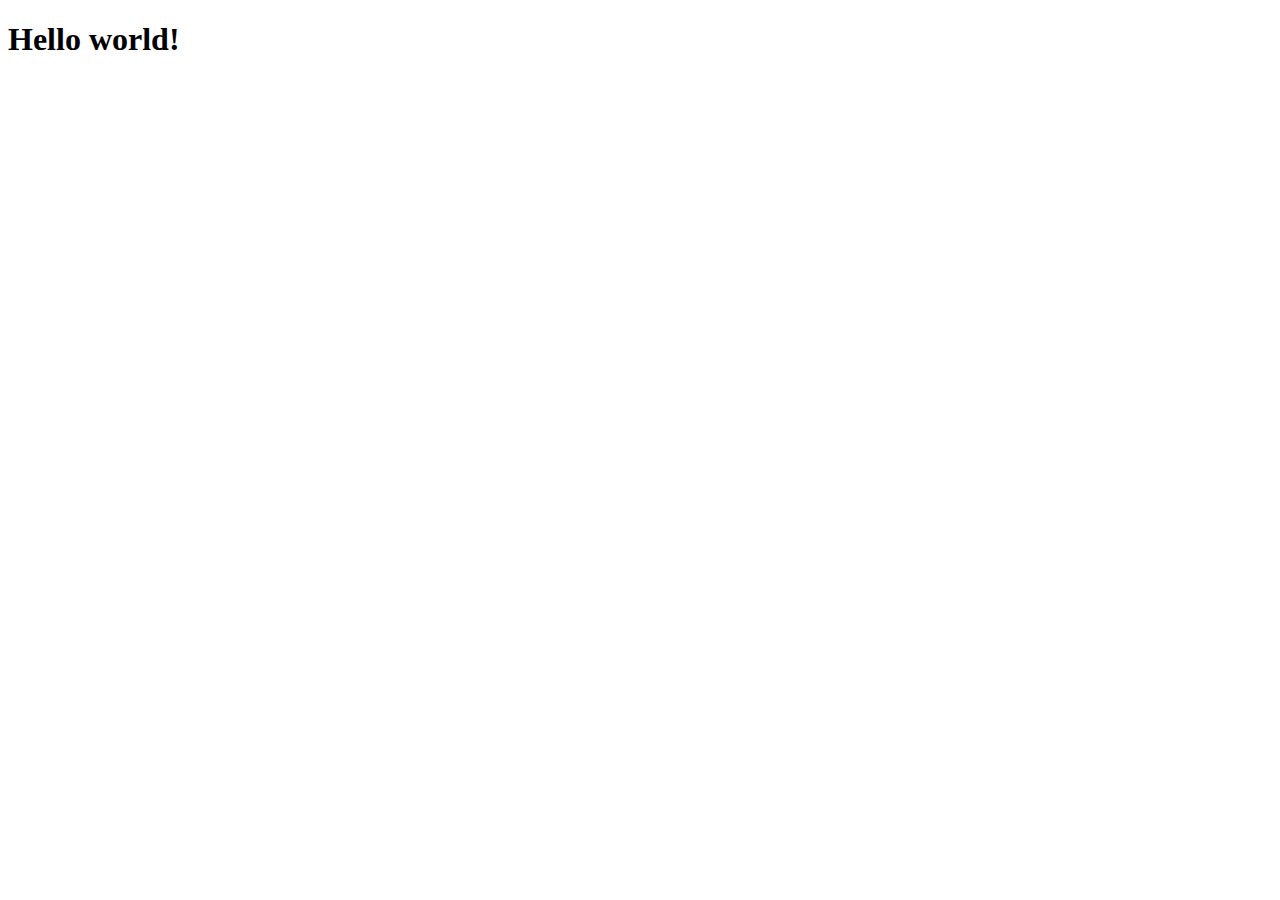
==== index.html @ 2bdb07fb "Initial commit" ====
<!DOCTYPE html>
<html lang="en">
<head>
    <meta charset="UTF-8">
    <meta name="viewport" content="width=device-width, initial-scale=1.0">
    <title>Document</title>
</head>
<body>
    <h1>Hello world!</h1>
</body>
</html>
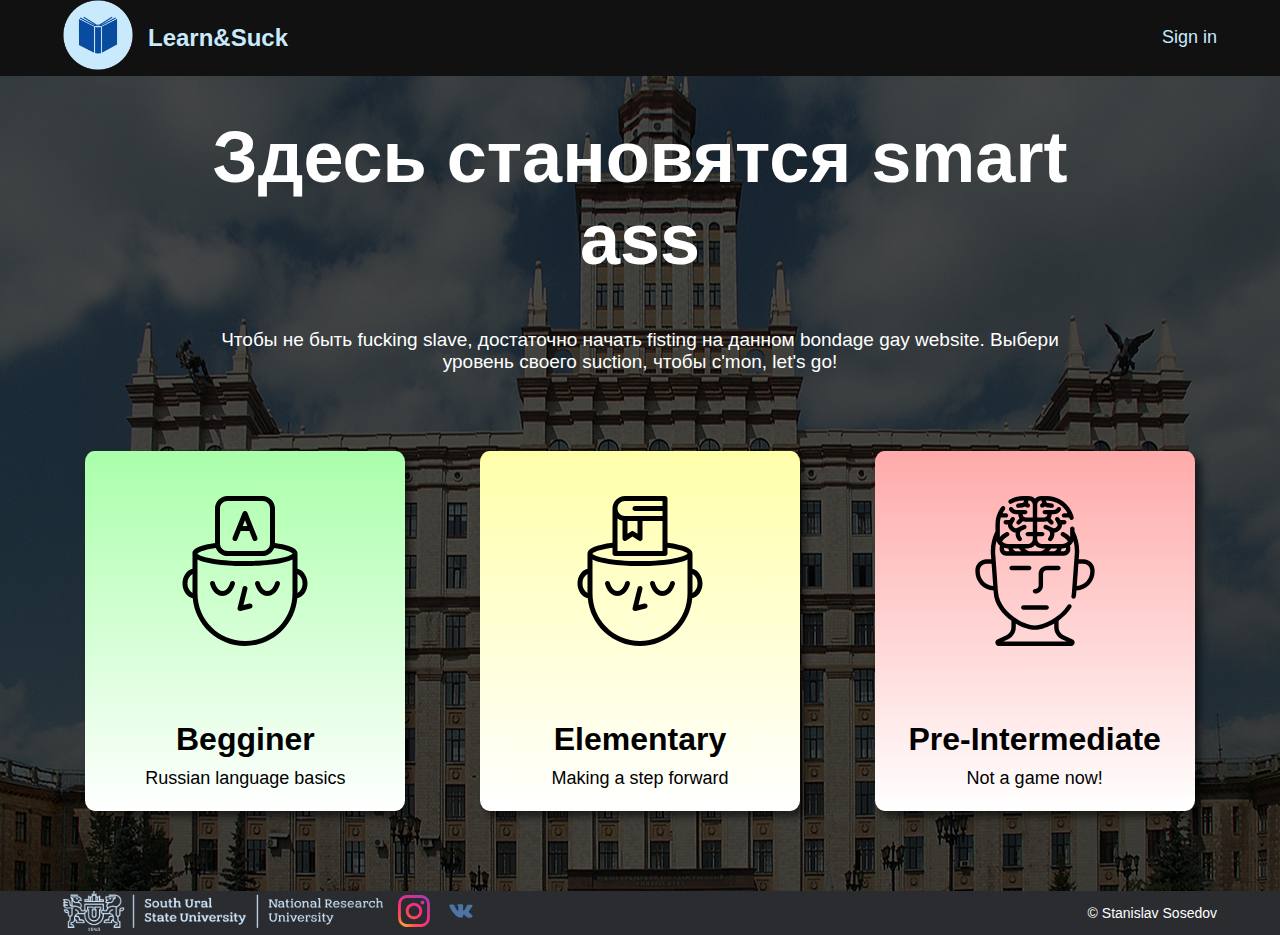
==== commit 529a6484: "Current state of the project" ====
--- a/index.html
+++ b/index.html
@@ -3,9 +3,60 @@
 <head>
     <meta charset="UTF-8">
     <meta name="viewport" content="width=device-width, initial-scale=1.0">
-    <title>Document</title>
+    <title>Learn&Suck</title>
+    <link rel="shortcut icon" href="images/browser-icon.ico" type="image/x-icon">
+    <link rel="stylesheet" href="vendor/normalize.css">
+    <link rel="stylesheet" href="pages/index.css">
 </head>
-<body>
-    <h1>Hello world!</h1>
+<body class="page">
+    <header class="header">
+        <div class="header__content">
+            <div class="header__container">
+                <img src="images/header/book-logo.png" alt="logo" class="header__logo">
+                <p class = "header__title">Learn&Suck</p>
+            </div>
+            <button class="header__auth">Sign in</button>
+        </div>
+    </header>
+    <main class="content">
+        <section class="intro">
+            <h1 class = "content__title">Здесь становятся smart ass</h1> 
+            <p class = "content__subtitle">Чтобы не быть fucking slave, достаточно начать fisting на данном bondage gay website. 
+            Выбери уровень своего suction, чтобы c'mon, let's go!</p>
+            <div class="cards">
+                <a href = "#" class="cards__item cards__item_level_easy">
+                    <img class="cards__image" src="images/cards/language.svg" alt="icon">
+                    <h2 class="cards__title">Begginer</h2>
+                    <p class="cards__subtitle">Russian language basics</p>
+                </a>                   
+                <a href = "#" class="cards__item cards__item_level_med">
+                    <img class="cards__image" src="images/cards/learner.svg" alt="icon">
+                    <h2 class="cards__title">Elementary</h2>
+                    <p class="cards__subtitle">Making a step forward</p>
+                </a>
+                <a href = "#" class="cards__item cards__item_level_hard">
+                    <img class="cards__image" src="images/cards/brain.svg" alt="icon">
+                    <h2 class="cards__title">Pre-Intermediate</h2>
+                    <p class="cards__subtitle">Not a game now!</p>
+                </a>
+            </div>
+        </section>
+    </main>
+    <footer class="footer">
+        <div class="footer__content">
+            <div class = "footer__container">
+                <a href = "https://edu.susu.ru/" target="_blank">
+                    <img class = "footer__link-logo" src = "images/footer/logo_44.png" alt = "logo">
+                </a>
+                <a href = "https://www.instagram.com/susu.official/" target="_blank">
+                    <img class = "footer__link-icon" src = "images/footer/instagram-icon.svg" alt = "icon">
+                </a>
+                <a href = "https://vk.com/susu4you" target="_blank">
+                    <img class = "footer__link-icon" src = "images/footer/vk-icon.svg" alt = "icon">
+                </a>
+            </div>
+            <p class = "footer__copyright">&copy; Stanislav Sosedov</p>
+            </div>
+    </footer>
 </body>
 </html>--- a/pages/index.css
+++ b/pages/index.css
@@ -0,0 +1,22 @@
+@import url(../blocks/header/header.css);
+@import url(../blocks/content/content.css);
+@import url(../blocks/intro/intro.css);
+@import url(../blocks/cards/cards.css);
+@import url(../blocks/footer/footer.css);
+
+.page {
+    margin: 0 auto;
+    font-family: 'Open Sans', Arial, sans-serif;
+    /* Сглаживание для браузеров */
+    -moz-osx-font-smoothing: grayscale;
+    -webkit-font-smoothing: antialiased;
+    /* Оптимизация при масштабировании */
+    -webkit-text-size-adjust: 100%;
+    -ms-text-size-adjust: 100%;
+    -moz-text-size-adjust: 100%; 
+    /* Рендеринг */
+    text-rendering: optimizeLegibility; 
+    background-image: url("/images/content/edit1.jpg");
+    background-repeat: no-repeat;
+    background-position: center;
+}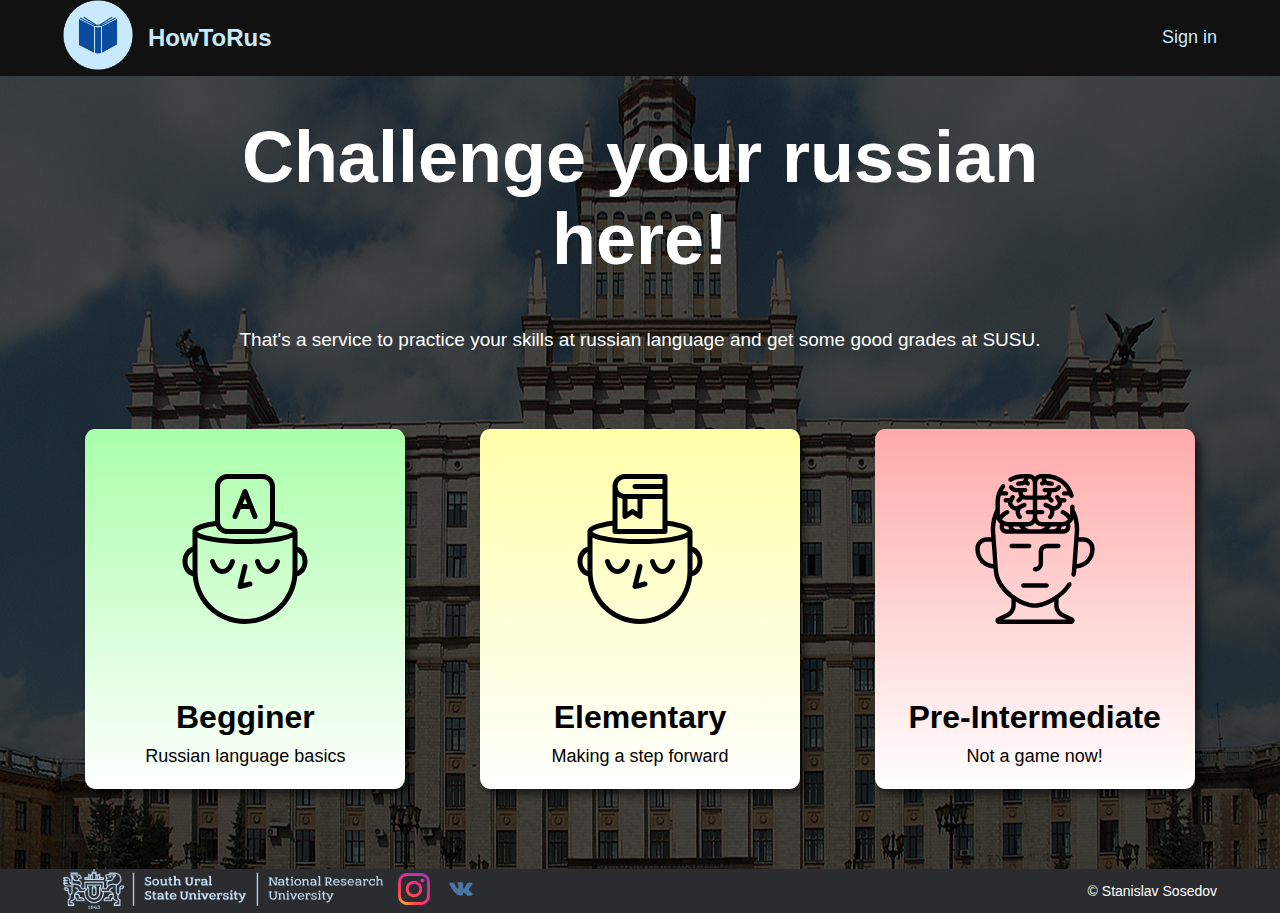
==== commit 3e1436f8: "Changed the title/subtitle, added .js files" ====
--- a/index.html
+++ b/index.html
@@ -13,16 +13,15 @@
         <div class="header__content">
             <div class="header__container">
                 <img src="images/header/book-logo.png" alt="logo" class="header__logo">
-                <p class = "header__title">Learn&Suck</p>
+                <p class = "header__title">HowToRus</p>
             </div>
             <button class="header__auth">Sign in</button>
         </div>
     </header>
     <main class="content">
         <section class="intro">
-            <h1 class = "content__title">Здесь становятся smart ass</h1> 
-            <p class = "content__subtitle">Чтобы не быть fucking slave, достаточно начать fisting на данном bondage gay website. 
-            Выбери уровень своего suction, чтобы c'mon, let's go!</p>
+            <h1 class = "content__title">Challenge your russian here!</h1> 
+            <p class = "content__subtitle">That's a service to practice your skills at russian language and get some good grades at SUSU.</p>
             <div class="cards">
                 <a href = "#" class="cards__item cards__item_level_easy">
                     <img class="cards__image" src="images/cards/language.svg" alt="icon">
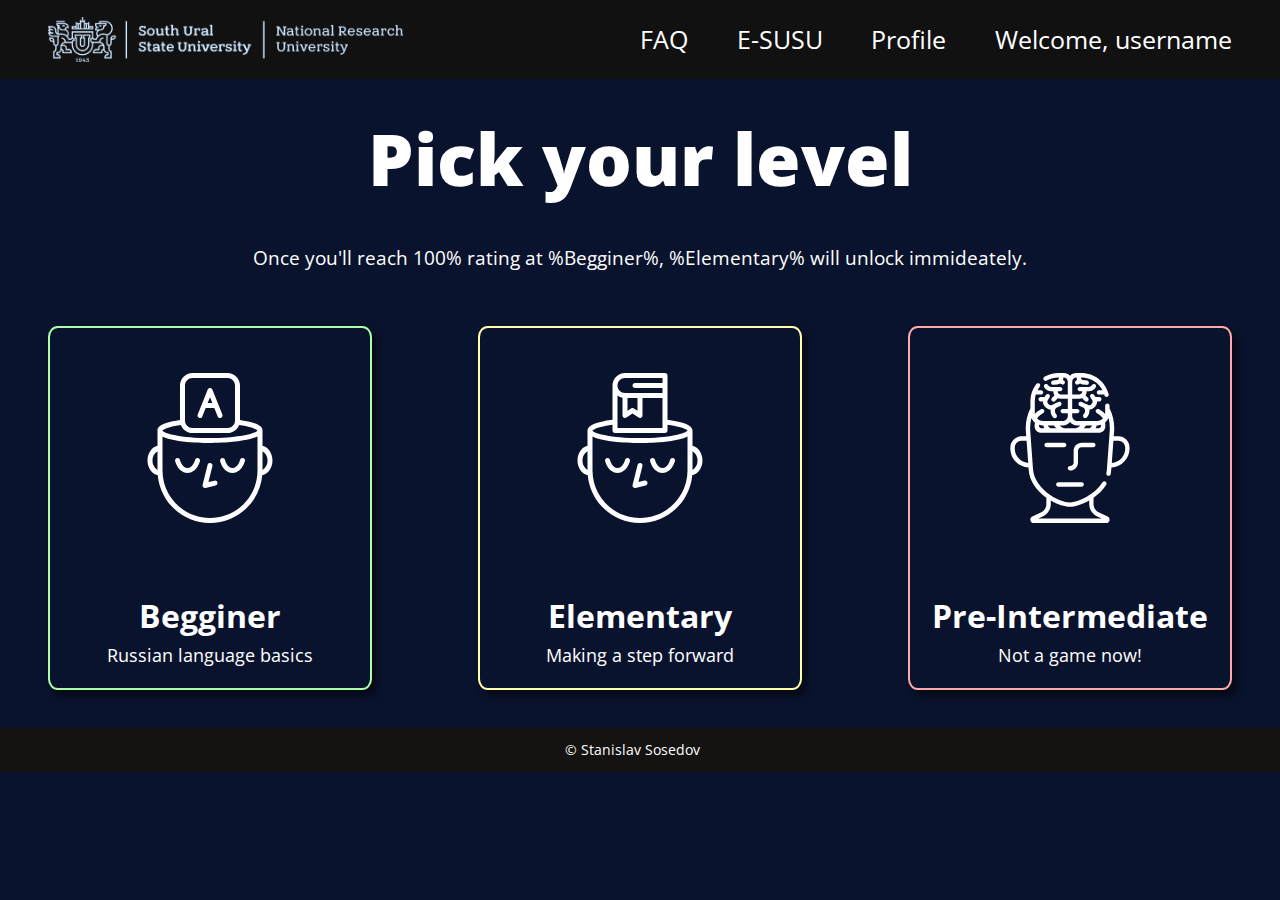
==== commit 39d189da: "Big changes to form validation, but still WIP" ====
--- a/index.html
+++ b/index.html
@@ -3,7 +3,8 @@
 <head>
     <meta charset="UTF-8">
     <meta name="viewport" content="width=device-width, initial-scale=1.0">
-    <title>Learn&Suck</title>
+    <title>HowToRus</title>
+    <link href="https://fonts.googleapis.com/css2?family=Open+Sans:wght@300;400;600&display=swap" rel="stylesheet">
     <link rel="shortcut icon" href="images/browser-icon.ico" type="image/x-icon">
     <link rel="stylesheet" href="vendor/normalize.css">
     <link rel="stylesheet" href="pages/index.css">
@@ -11,51 +12,46 @@
 <body class="page">
     <header class="header">
         <div class="header__content">
-            <div class="header__container">
-                <img src="images/header/book-logo.png" alt="logo" class="header__logo">
-                <p class = "header__title">HowToRus</p>
+            <img src="images/footer/logo_44.png" alt="logo" class="header__logo">
+            <div class="header__links">
+                <p class="header__link">FAQ</p>
+                <p class="header__link">E-SUSU</p>
+                <p class="profile-button">Profile</p>
+                <p class="header__link">Welcome, username</p>
             </div>
-            <button class="header__auth">Sign in</button>
         </div>
     </header>
+
+
+
     <main class="content">
         <section class="intro">
-            <h1 class = "content__title">Challenge your russian here!</h1> 
-            <p class = "content__subtitle">That's a service to practice your skills at russian language and get some good grades at SUSU.</p>
+            <h1 class = "content__title">Pick your level</h1> 
+            <p class = "content__subtitle">Once you'll reach 100% rating at %Begginer%, %Elementary% will unlock immideately.</p>
             <div class="cards">
                 <a href = "#" class="cards__item cards__item_level_easy">
-                    <img class="cards__image" src="images/cards/language.svg" alt="icon">
+                    <img class="cards__image" src="images/cards/language-white.svg" alt="icon">
                     <h2 class="cards__title">Begginer</h2>
                     <p class="cards__subtitle">Russian language basics</p>
                 </a>                   
                 <a href = "#" class="cards__item cards__item_level_med">
-                    <img class="cards__image" src="images/cards/learner.svg" alt="icon">
+                    <img class="cards__image" src="images/cards/learner-white.svg" alt="icon">
                     <h2 class="cards__title">Elementary</h2>
                     <p class="cards__subtitle">Making a step forward</p>
                 </a>
                 <a href = "#" class="cards__item cards__item_level_hard">
-                    <img class="cards__image" src="images/cards/brain.svg" alt="icon">
+                    <img class="cards__image" src="images/cards/brain-white.svg" alt="icon">
                     <h2 class="cards__title">Pre-Intermediate</h2>
                     <p class="cards__subtitle">Not a game now!</p>
                 </a>
             </div>
         </section>
     </main>
+
+
+
     <footer class="footer">
-        <div class="footer__content">
-            <div class = "footer__container">
-                <a href = "https://edu.susu.ru/" target="_blank">
-                    <img class = "footer__link-logo" src = "images/footer/logo_44.png" alt = "logo">
-                </a>
-                <a href = "https://www.instagram.com/susu.official/" target="_blank">
-                    <img class = "footer__link-icon" src = "images/footer/instagram-icon.svg" alt = "icon">
-                </a>
-                <a href = "https://vk.com/susu4you" target="_blank">
-                    <img class = "footer__link-icon" src = "images/footer/vk-icon.svg" alt = "icon">
-                </a>
-            </div>
-            <p class = "footer__copyright">&copy; Stanislav Sosedov</p>
-            </div>
+        <p class="footer__copyright">&copy Stanislav Sosedov</p>
     </footer>
 </body>
 </html>--- a/pages/index.css
+++ b/pages/index.css
@@ -16,7 +16,5 @@
     -moz-text-size-adjust: 100%; 
     /* Рендеринг */
     text-rendering: optimizeLegibility; 
-    background-image: url("/images/content/edit1.jpg");
-    background-repeat: no-repeat;
-    background-position: center;
+    background-color: #0A132D;
 }